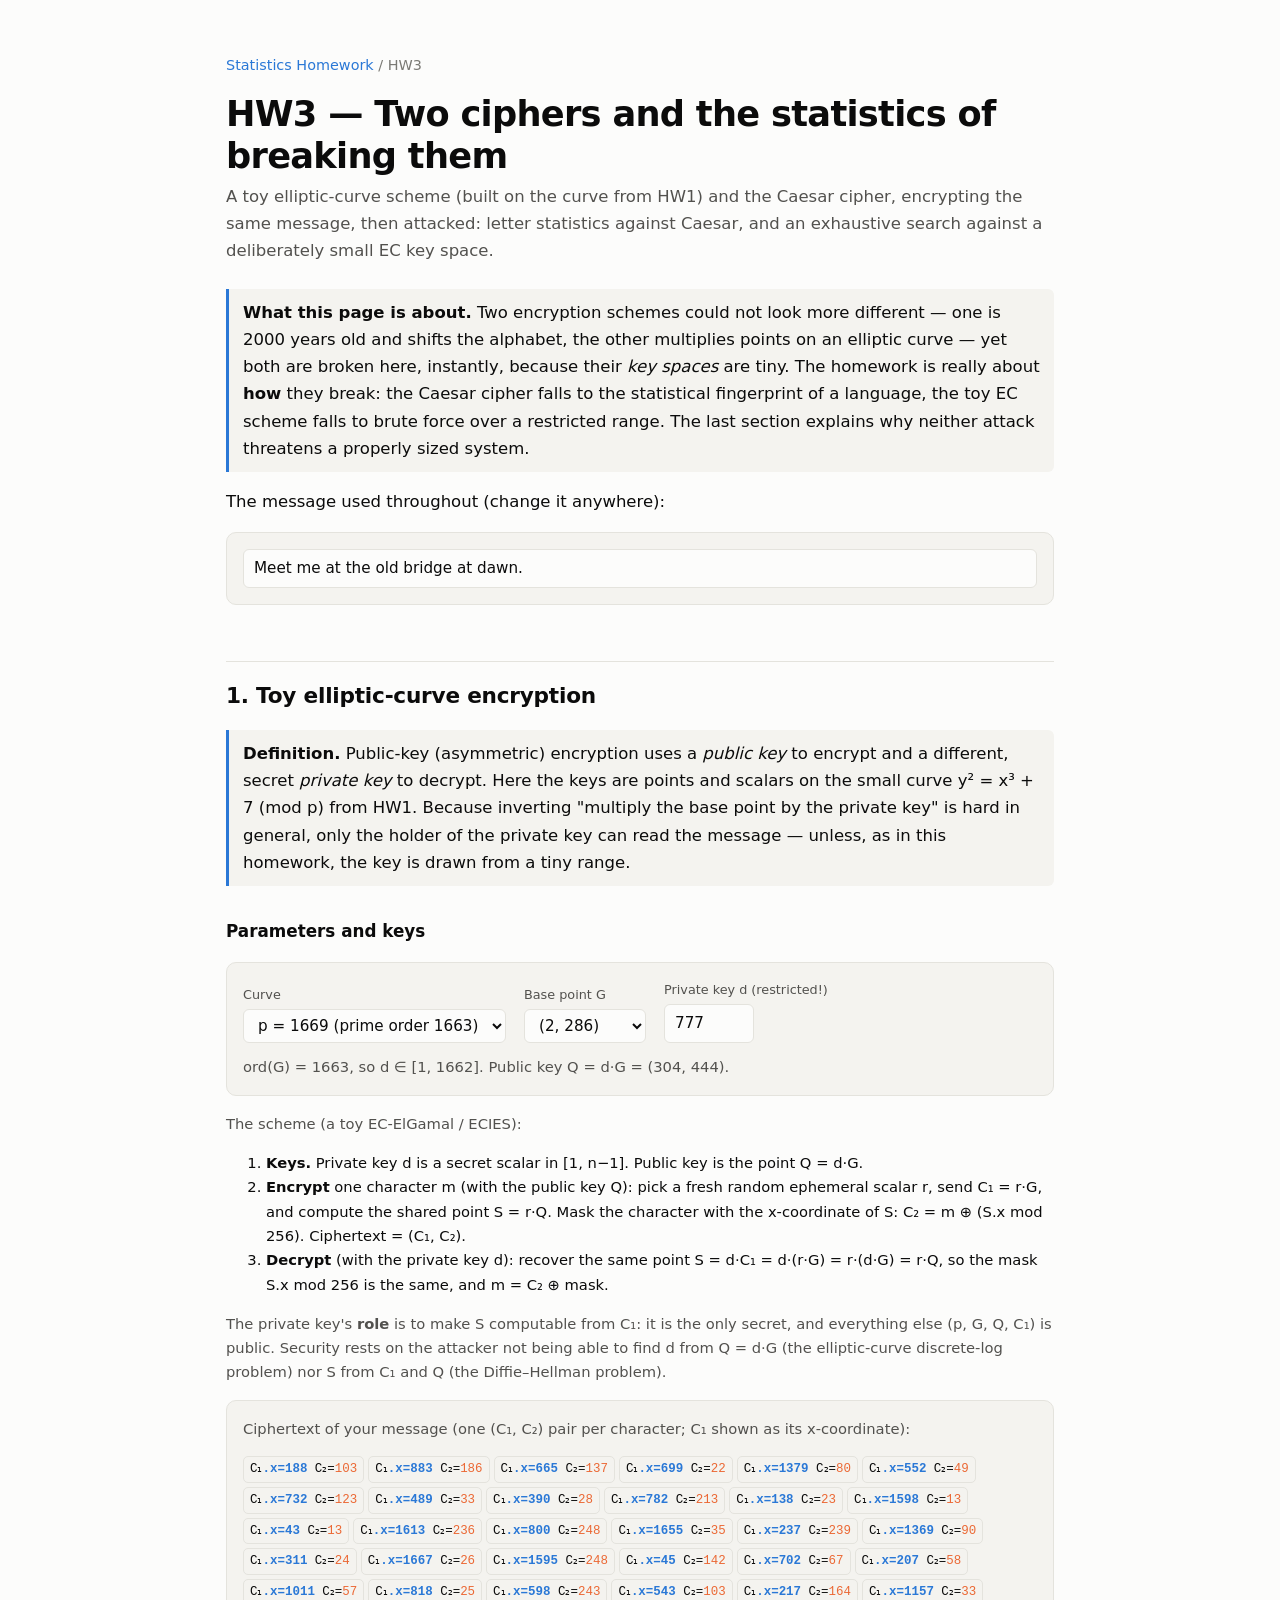
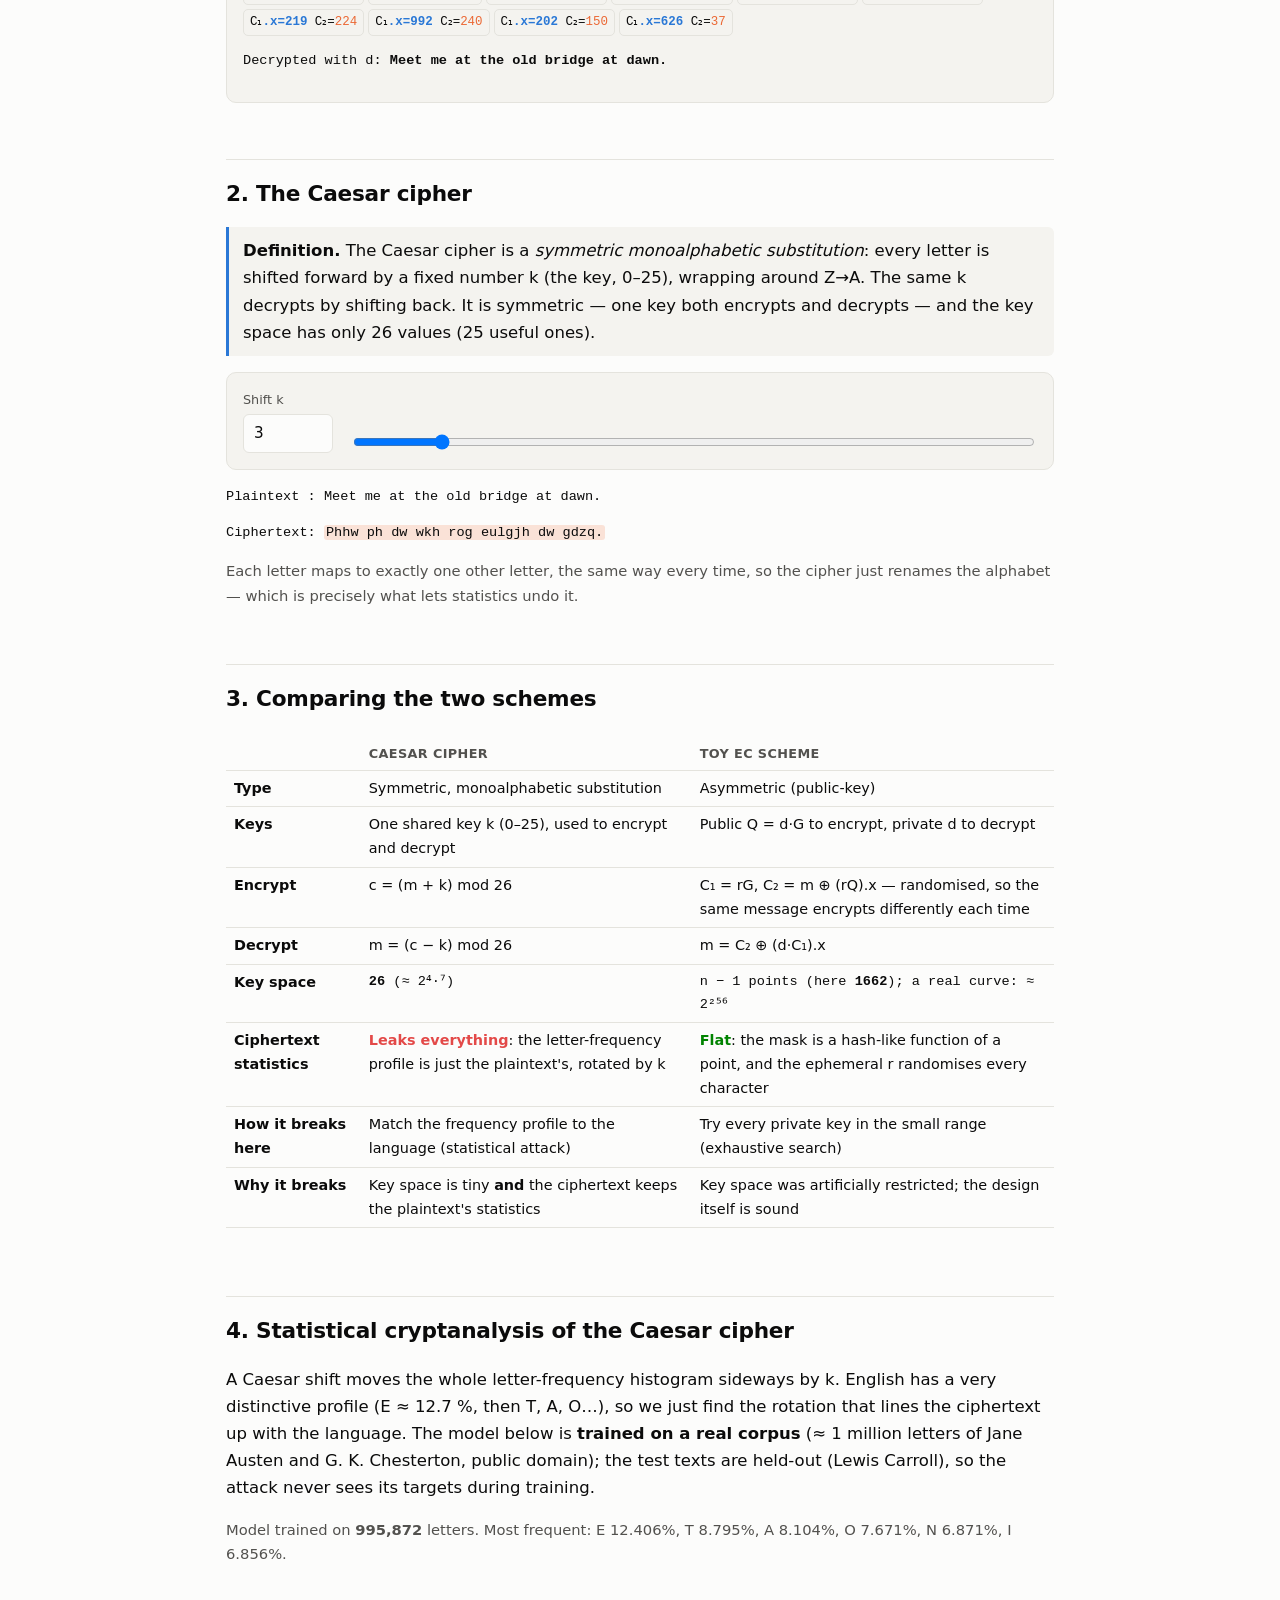
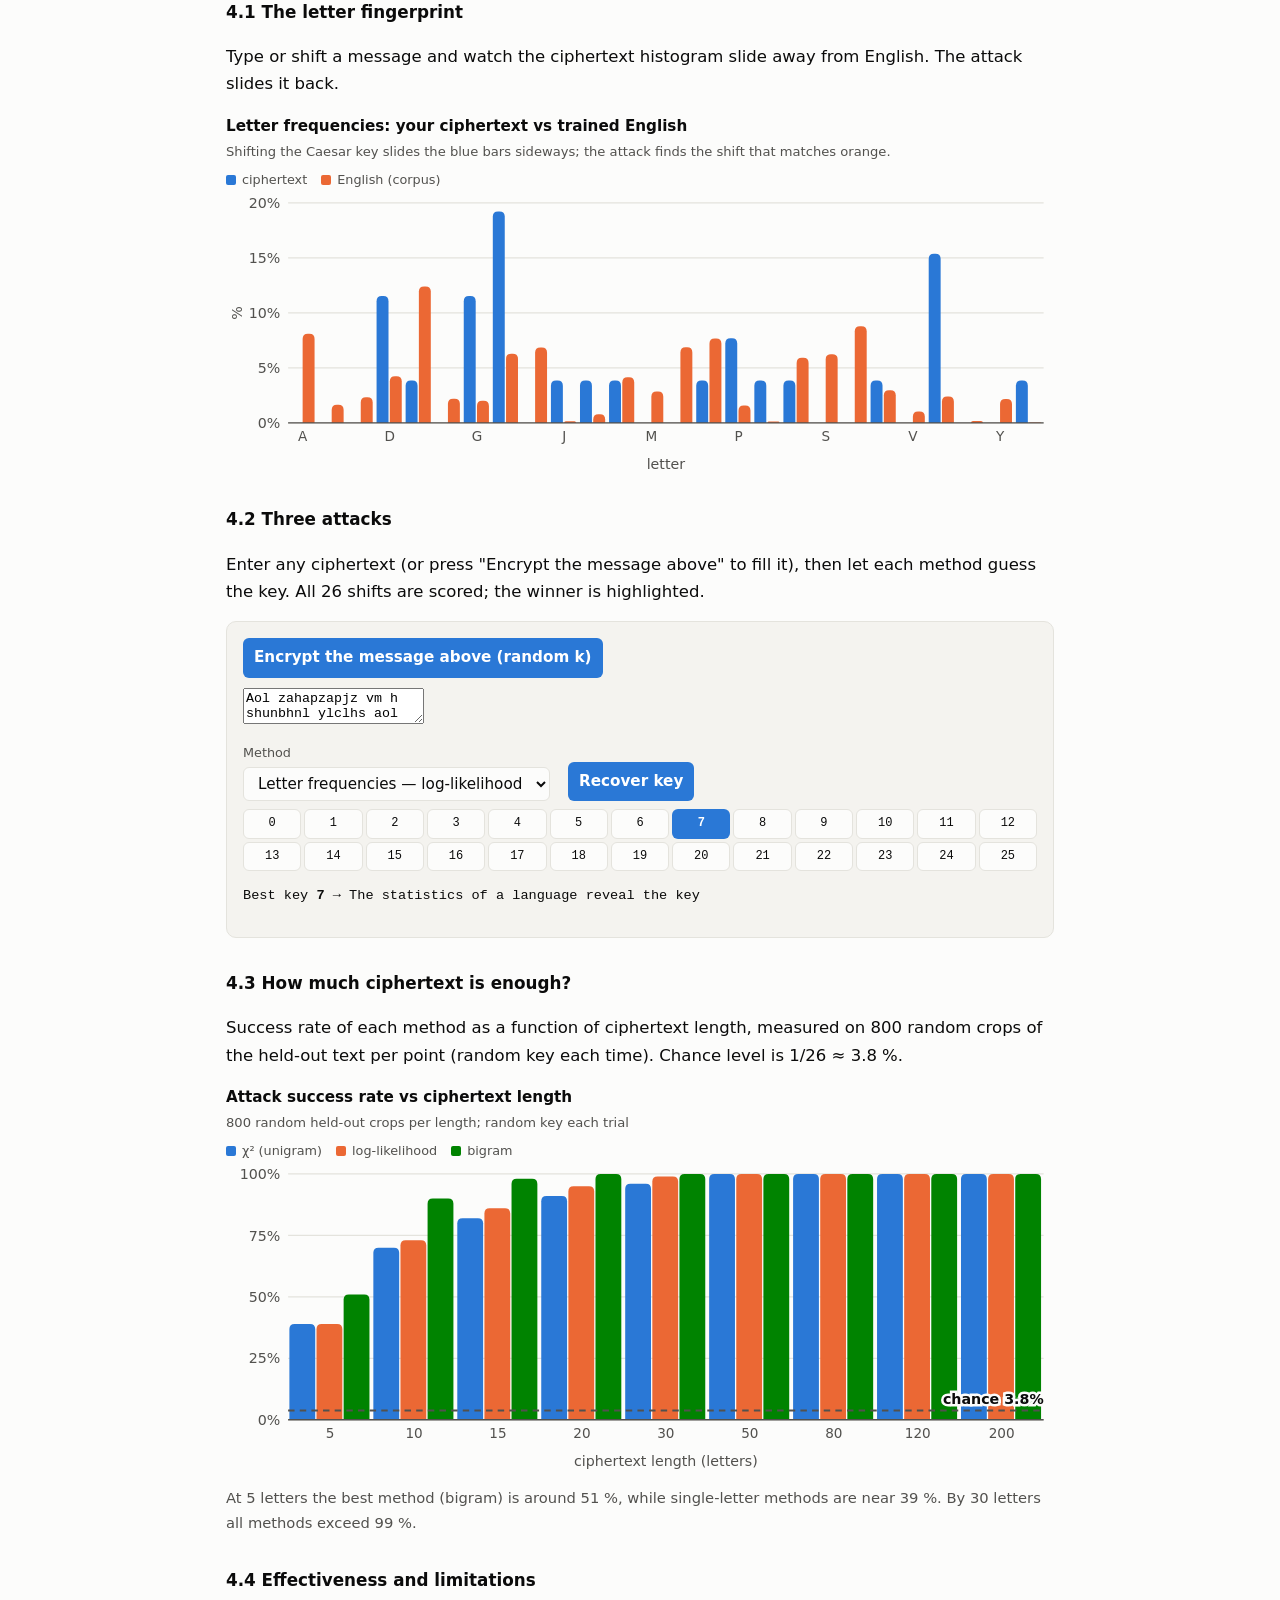
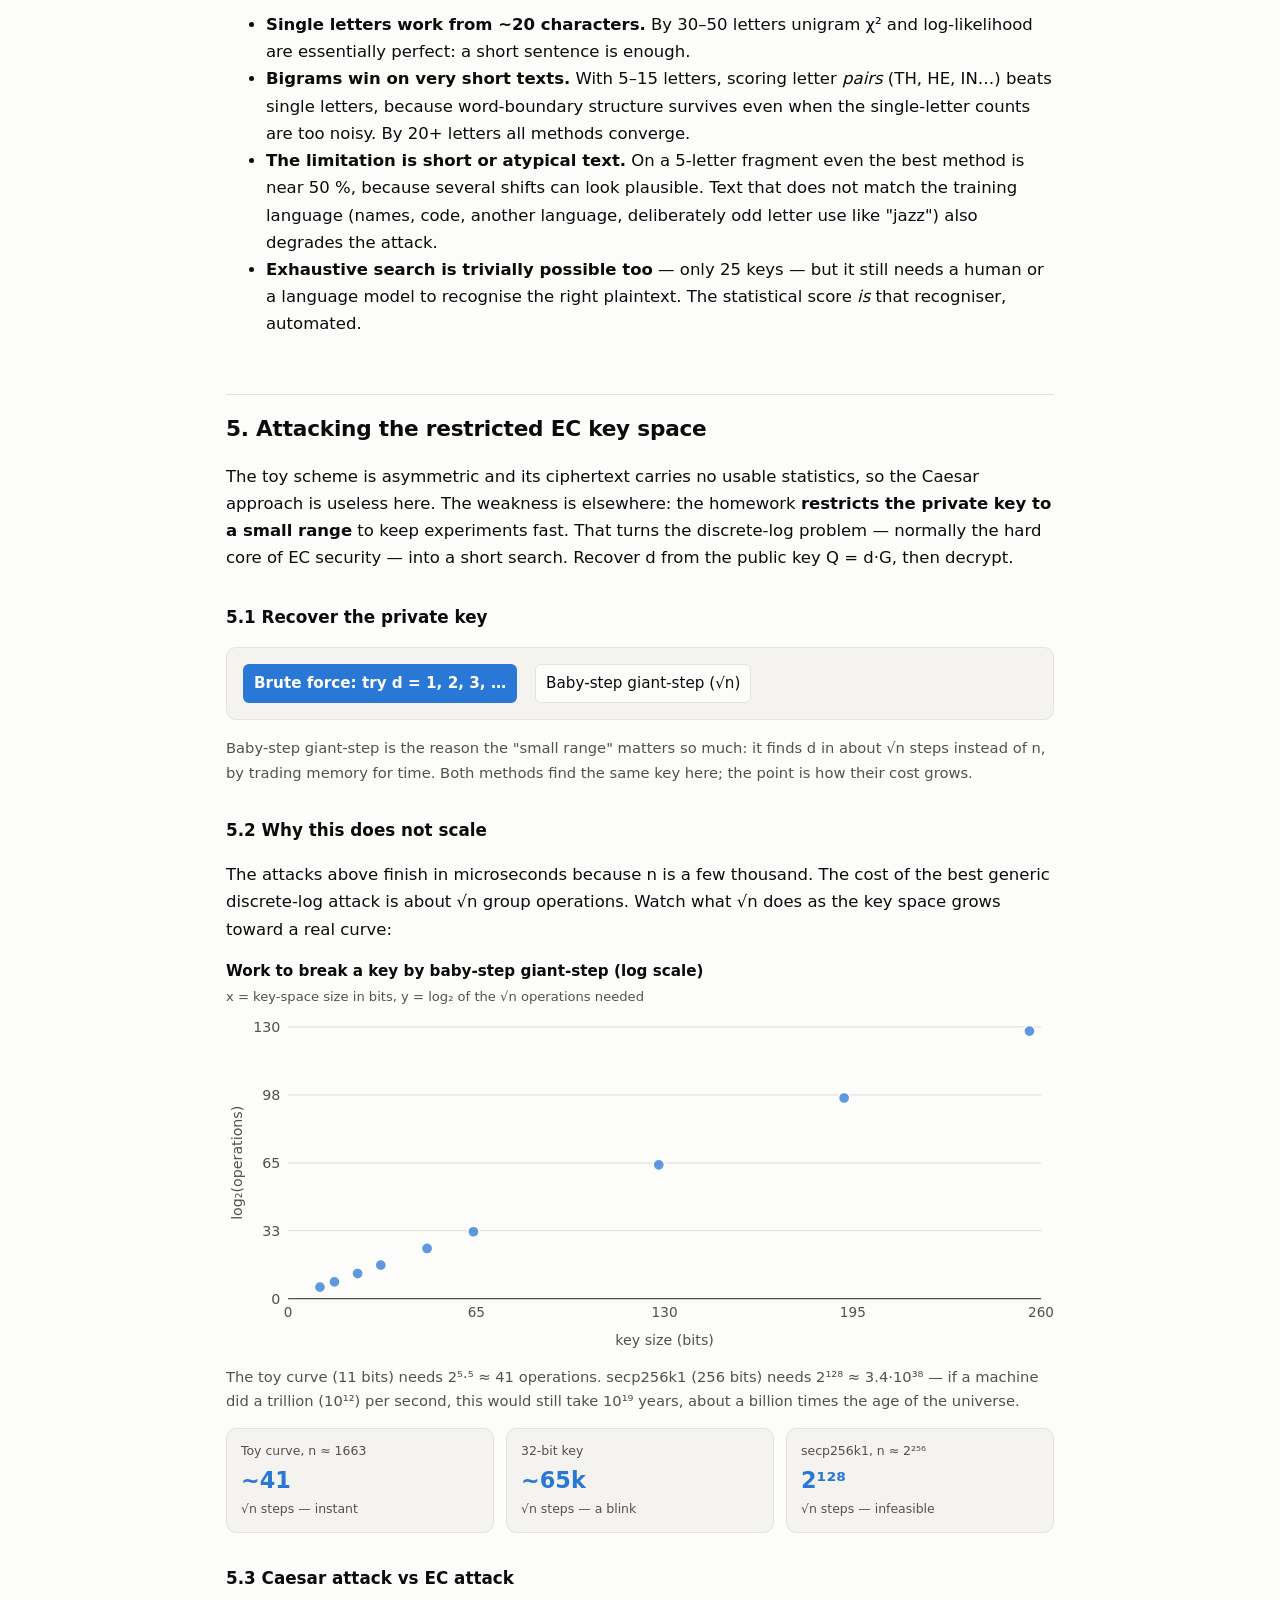
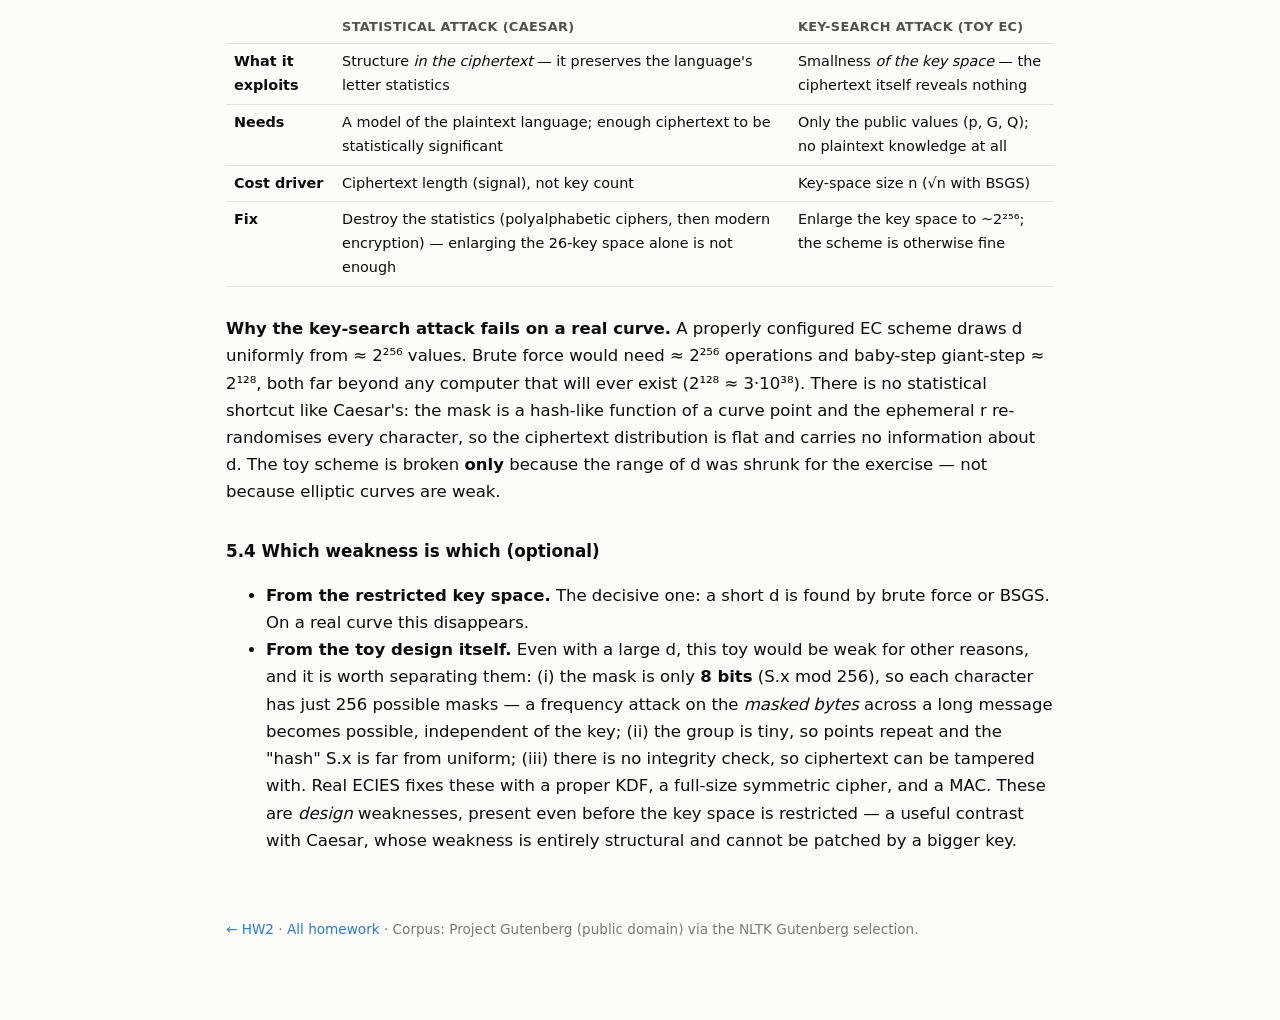
==== hw3/index.html @ adab5cae "Add HW3: toy EC + Caesar ciphers and their attacks Toy EC-ElGamal on the HW1 curve and the Caesar ci" ====
<!doctype html>
<html lang="en">
<head>
<meta charset="utf-8">
<meta name="viewport" content="width=device-width, initial-scale=1">
<title>HW3 · Two ciphers and their attacks</title>
<link rel="stylesheet" href="../assets/style.css">
<style>
  .io { font-family: ui-monospace, Menlo, Consolas, monospace; font-size: .85rem; word-break: break-all; }
  .ct-row { display:flex; flex-wrap:wrap; gap:4px; margin:8px 0; }
  .cell { border:1px solid var(--line); border-radius:5px; padding:2px 6px; font-family:ui-monospace,Menlo,monospace; font-size:.78rem; background:var(--panel); }
  .cell b { color:var(--s1); } .cell i { color:var(--s2); font-style:normal; }
  .key-dot { display:inline-block; width:9px; height:9px; border-radius:50%; background:var(--s2); margin-right:5px; vertical-align:1px; }
  .steps { max-height:220px; overflow:auto; border:1px solid var(--line); border-radius:8px; font-size:.8rem; }
  .steps div { padding:3px 10px; border-bottom:1px solid var(--line); font-family:ui-monospace,Menlo,monospace; }
  .steps div:last-child { border-bottom:none; }
  .steps .hit { background:var(--s1-soft); font-weight:600; }
  mark { background:var(--s2-soft); color:inherit; padding:0 2px; border-radius:3px; }
  .keybar { display:grid; grid-template-columns:repeat(13,1fr); gap:3px; margin:8px 0; }
  @media(max-width:560px){ .keybar{ grid-template-columns:repeat(7,1fr); } }
  .keybar button { padding:4px 0; font-size:.75rem; font-family:ui-monospace,monospace; }
  .keybar button.best { background:var(--s1); color:#fff; border-color:transparent; font-weight:700; }
  .big-num { font-size:1.4rem; font-weight:700; font-variant-numeric:tabular-nums; }
  .tiles { display:grid; grid-template-columns:repeat(auto-fit,minmax(150px,1fr)); gap:12px; margin:12px 0; }
  .tile { border:1px solid var(--line); border-radius:10px; padding:12px 14px; background:var(--panel); }
  .tile .lbl { font-size:.78rem; color:var(--fg2); } .tile .big-num { color:var(--s1); }
</style>
</head>
<body>
<main>
<p class="crumb"><a href="../">Statistics Homework</a> / HW3</p>
<h1>HW3 — Two ciphers and the statistics of breaking them</h1>
<p class="sub">A toy elliptic-curve scheme (built on the curve from HW1) and the Caesar cipher, encrypting the same message, then attacked: letter statistics against Caesar, and an exhaustive search against a deliberately small EC key space.</p>

<div class="def"><b>What this page is about.</b> Two encryption schemes could not look more different — one is 2000 years old and shifts the alphabet, the other multiplies points on an elliptic curve — yet both are broken here, instantly, because their <i>key spaces</i> are tiny. The homework is really about <b>how</b> they break: the Caesar cipher falls to the statistical fingerprint of a language, the toy EC scheme falls to brute force over a restricted range. The last section explains why neither attack threatens a properly sized system.</div>

<p>The message used throughout (change it anywhere):</p>
<div class="panel"><input id="msg" value="Meet me at the old bridge at dawn." style="width:100%"></div>

<h2>1. Toy elliptic-curve encryption</h2>
<div class="def"><b>Definition.</b> Public-key (asymmetric) encryption uses a <i>public key</i> to encrypt and a different, secret <i>private key</i> to decrypt. Here the keys are points and scalars on the small curve y² = x³ + 7 (mod p) from HW1. Because inverting "multiply the base point by the private key" is hard in general, only the holder of the private key can read the message — unless, as in this homework, the key is drawn from a tiny range.</div>

<h3>Parameters and keys</h3>
<div class="panel controls">
  <label>Curve
    <select id="ecp"><option value="1669">p = 1669 (prime order 1663)</option><option value="2503">p = 2503 (prime order 2557)</option><option value="97">p = 97 (order 79)</option></select>
  </label>
  <label>Base point G <select id="ecg"></select></label>
  <label>Private key d (restricted!) <input id="ecd" type="number" min="1" value="777"></label>
  <span id="ecinfo" class="note"></span>
</div>
<p class="note">The scheme (a toy EC-ElGamal / ECIES):</p>
<ol class="note" style="margin-top:4px">
  <li><b>Keys.</b> Private key d is a secret scalar in [1, n−1]. Public key is the point Q = d·G.</li>
  <li><b>Encrypt</b> one character m (with the public key Q): pick a fresh random ephemeral scalar r, send C₁ = r·G, and compute the shared point S = r·Q. Mask the character with the x-coordinate of S: C₂ = m ⊕ (S.x mod 256). Ciphertext = (C₁, C₂).</li>
  <li><b>Decrypt</b> (with the private key d): recover the same point S = d·C₁ = d·(r·G) = r·(d·G) = r·Q, so the mask S.x mod 256 is the same, and m = C₂ ⊕ mask.</li>
</ol>
<p class="note">The private key's <b>role</b> is to make S computable from C₁: it is the only secret, and everything else (p, G, Q, C₁) is public. Security rests on the attacker not being able to find d from Q = d·G (the elliptic-curve discrete-log problem) nor S from C₁ and Q (the Diffie–Hellman problem).</p>
<div class="panel">
  <p class="note" style="margin-top:0">Ciphertext of your message (one (C₁, C₂) pair per character; C₁ shown as its x-coordinate):</p>
  <div id="ec-ct" class="ct-row"></div>
  <p class="io">Decrypted with d: <b id="ec-dec"></b></p>
</div>

<h2>2. The Caesar cipher</h2>
<div class="def"><b>Definition.</b> The Caesar cipher is a <i>symmetric monoalphabetic substitution</i>: every letter is shifted forward by a fixed number k (the key, 0–25), wrapping around Z→A. The same k decrypts by shifting back. It is symmetric — one key both encrypts and decrypts — and the key space has only 26 values (25 useful ones).</div>
<div class="panel controls">
  <label>Shift k <input id="ck" type="number" min="0" max="25" value="3"></label>
  <input id="ckrange" type="range" min="0" max="25" value="3" style="flex:1;min-width:140px">
</div>
<p class="io">Plaintext&nbsp;: <span id="c-pt"></span></p>
<p class="io">Ciphertext: <mark id="c-ct"></mark></p>
<p class="note">Each letter maps to exactly one other letter, the same way every time, so the cipher just renames the alphabet — which is precisely what lets statistics undo it.</p>

<h2>3. Comparing the two schemes</h2>
<div style="overflow-x:auto">
<table>
  <thead><tr><th></th><th>Caesar cipher</th><th>Toy EC scheme</th></tr></thead>
  <tbody>
    <tr><td><b>Type</b></td><td>Symmetric, monoalphabetic substitution</td><td>Asymmetric (public-key)</td></tr>
    <tr><td><b>Keys</b></td><td>One shared key k (0–25), used to encrypt and decrypt</td><td>Public Q = d·G to encrypt, private d to decrypt</td></tr>
    <tr><td><b>Encrypt</b></td><td>c = (m + k) mod 26</td><td>C₁ = rG, C₂ = m ⊕ (rQ).x — randomised, so the same message encrypts differently each time</td></tr>
    <tr><td><b>Decrypt</b></td><td>m = (c − k) mod 26</td><td>m = C₂ ⊕ (d·C₁).x</td></tr>
    <tr><td><b>Key space</b></td><td class="big"><b>26</b> (≈ 2⁴·⁷)</td><td class="big">n − 1 points (here <b id="cmp-n">1662</b>); a real curve: ≈ 2²⁵⁶</td></tr>
    <tr><td><b>Ciphertext statistics</b></td><td><span class="no">Leaks everything</span>: the letter-frequency profile is just the plaintext's, rotated by k</td><td><span class="yes">Flat</span>: the mask is a hash-like function of a point, and the ephemeral r randomises every character</td></tr>
    <tr><td><b>How it breaks here</b></td><td>Match the frequency profile to the language (statistical attack)</td><td>Try every private key in the small range (exhaustive search)</td></tr>
    <tr><td><b>Why it breaks</b></td><td>Key space is tiny <b>and</b> the ciphertext keeps the plaintext's statistics</td><td>Key space was artificially restricted; the design itself is sound</td></tr>
  </tbody>
</table>
</div>

<h2>4. Statistical cryptanalysis of the Caesar cipher</h2>
<p>A Caesar shift moves the whole letter-frequency histogram sideways by k. English has a very distinctive profile (E ≈ 12.7 %, then T, A, O…), so we just find the rotation that lines the ciphertext up with the language. The model below is <b>trained on a real corpus</b> (≈ 1 million letters of Jane Austen and G. K. Chesterton, public domain); the test texts are held-out (Lewis Carroll), so the attack never sees its targets during training.</p>
<p id="model-status" class="note">Loading the trained corpus model…</p>

<h3>4.1 The letter fingerprint</h3>
<p>Type or shift a message and watch the ciphertext histogram slide away from English. The attack slides it back.</p>
<div id="freqchart"></div>

<h3>4.2 Three attacks</h3>
<p>Enter any ciphertext (or press "Encrypt the message above" to fill it), then let each method guess the key. All 26 shifts are scored; the winner is highlighted.</p>
<div class="panel">
  <div class="controls">
    <button id="fill">Encrypt the message above (random k)</button>
    <span id="truek" class="note"></span>
  </div>
  <textarea id="attack-in" rows="2" style="margin-top:10px">Aol zahapzapjz vm h shunbhnl ylclhs aol rlf</textarea>
  <div class="controls" style="margin-top:10px">
    <label>Method
      <select id="method">
        <option value="brute">Exhaustive search (show all 26)</option>
        <option value="chi">Letter frequencies — χ²</option>
        <option value="ll" selected>Letter frequencies — log-likelihood</option>
        <option value="bigram">Bigram log-likelihood</option>
      </select>
    </label>
    <button id="run">Recover key</button>
  </div>
  <div class="keybar" id="keybar"></div>
  <p class="io">Best key <b id="best-k"></b> → <span id="best-dec"></span></p>
  <div id="brute-list" class="steps" style="display:none"></div>
</div>

<h3>4.3 How much ciphertext is enough?</h3>
<p>Success rate of each method as a function of ciphertext length, measured on 800 random crops of the held-out text per point (random key each time). Chance level is 1/26 ≈ 3.8 %.</p>
<div id="lenchart"></div>
<p id="lentext" class="note"></p>

<h3>4.4 Effectiveness and limitations</h3>
<ul>
  <li><b>Single letters work from ~20 characters.</b> By 30–50 letters unigram χ² and log-likelihood are essentially perfect: a short sentence is enough.</li>
  <li><b>Bigrams win on very short texts.</b> With 5–15 letters, scoring letter <i>pairs</i> (TH, HE, IN…) beats single letters, because word-boundary structure survives even when the single-letter counts are too noisy. By 20+ letters all methods converge.</li>
  <li><b>The limitation is short or atypical text.</b> On a 5-letter fragment even the best method is near 50 %, because several shifts can look plausible. Text that does not match the training language (names, code, another language, deliberately odd letter use like "jazz") also degrades the attack.</li>
  <li><b>Exhaustive search is trivially possible too</b> — only 25 keys — but it still needs a human or a language model to recognise the right plaintext. The statistical score <i>is</i> that recogniser, automated.</li>
</ul>

<h2>5. Attacking the restricted EC key space</h2>
<p>The toy scheme is asymmetric and its ciphertext carries no usable statistics, so the Caesar approach is useless here. The weakness is elsewhere: the homework <b>restricts the private key to a small range</b> to keep experiments fast. That turns the discrete-log problem — normally the hard core of EC security — into a short search. Recover d from the public key Q = d·G, then decrypt.</p>

<h3>5.1 Recover the private key</h3>
<div class="panel">
  <div class="controls">
    <button id="atk-brute">Brute force: try d = 1, 2, 3, …</button>
    <button id="atk-bsgs" class="ghost">Baby-step giant-step (√n)</button>
    <span id="atk-info" class="note"></span>
  </div>
  <div class="tiles" id="atk-tiles" style="display:none">
    <div class="tile"><div class="lbl">Recovered private key d</div><div class="big-num" id="t-d"></div></div>
    <div class="tile"><div class="lbl">Group operations used</div><div class="big-num" id="t-steps"></div></div>
    <div class="tile"><div class="lbl">Matches real d?</div><div class="big-num" id="t-match"></div></div>
  </div>
  <p class="io" id="atk-dec" style="display:none">Message decrypted with the recovered key: <b id="t-msg"></b></p>
</div>
<p class="note">Baby-step giant-step is the reason the "small range" matters so much: it finds d in about √n steps instead of n, by trading memory for time. Both methods find the same key here; the point is how their cost grows.</p>

<h3>5.2 Why this does not scale</h3>
<p>The attacks above finish in microseconds because n is a few thousand. The cost of the best generic discrete-log attack is about √n group operations. Watch what √n does as the key space grows toward a real curve:</p>
<div id="scalechart"></div>
<p id="scaletext" class="note"></p>
<div class="tiles">
  <div class="tile"><div class="lbl">Toy curve, n ≈ 1663</div><div class="big-num">~41</div><div class="lbl">√n steps — instant</div></div>
  <div class="tile"><div class="lbl">32-bit key</div><div class="big-num">~65k</div><div class="lbl">√n steps — a blink</div></div>
  <div class="tile"><div class="lbl">secp256k1, n ≈ 2²⁵⁶</div><div class="big-num">2¹²⁸</div><div class="lbl">√n steps — infeasible</div></div>
</div>

<h3>5.3 Caesar attack vs EC attack</h3>
<div style="overflow-x:auto">
<table>
  <thead><tr><th></th><th>Statistical attack (Caesar)</th><th>Key-search attack (toy EC)</th></tr></thead>
  <tbody>
    <tr><td><b>What it exploits</b></td><td>Structure <i>in the ciphertext</i> — it preserves the language's letter statistics</td><td>Smallness <i>of the key space</i> — the ciphertext itself reveals nothing</td></tr>
    <tr><td><b>Needs</b></td><td>A model of the plaintext language; enough ciphertext to be statistically significant</td><td>Only the public values (p, G, Q); no plaintext knowledge at all</td></tr>
    <tr><td><b>Cost driver</b></td><td>Ciphertext length (signal), not key count</td><td>Key-space size n (√n with BSGS)</td></tr>
    <tr><td><b>Fix</b></td><td>Destroy the statistics (polyalphabetic ciphers, then modern encryption) — enlarging the 26-key space alone is not enough</td><td>Enlarge the key space to ~2²⁵⁶; the scheme is otherwise fine</td></tr>
  </tbody>
</table>
</div>
<p><b>Why the key-search attack fails on a real curve.</b> A properly configured EC scheme draws d uniformly from ≈ 2²⁵⁶ values. Brute force would need ≈ 2²⁵⁶ operations and baby-step giant-step ≈ 2¹²⁸, both far beyond any computer that will ever exist (2¹²⁸ ≈ 3·10³⁸). There is no statistical shortcut like Caesar's: the mask is a hash-like function of a curve point and the ephemeral r re-randomises every character, so the ciphertext distribution is flat and carries no information about d. The toy scheme is broken <b>only</b> because the range of d was shrunk for the exercise — not because elliptic curves are weak.</p>

<h3>5.4 Which weakness is which (optional)</h3>
<ul>
  <li><b>From the restricted key space.</b> The decisive one: a short d is found by brute force or BSGS. On a real curve this disappears.</li>
  <li><b>From the toy design itself.</b> Even with a large d, this toy would be weak for other reasons, and it is worth separating them: (i) the mask is only <b>8 bits</b> (S.x mod 256), so each character has just 256 possible masks — a frequency attack on the <i>masked bytes</i> across a long message becomes possible, independent of the key; (ii) the group is tiny, so points repeat and the "hash" S.x is far from uniform; (iii) there is no integrity check, so ciphertext can be tampered with. Real ECIES fixes these with a proper KDF, a full-size symmetric cipher, and a MAC. These are <i>design</i> weaknesses, present even before the key space is restricted — a useful contrast with Caesar, whose weakness is entirely structural and cannot be patched by a bigger key.</li>
</ul>

<footer><a href="../hw2/">← HW2</a> · <a href="../">All homework</a> · Corpus: Project Gutenberg (public domain) via the NLTK Gutenberg selection.</footer>
</main>

<script src="../assets/charts.js"></script>
<script src="./toycrypto.js"></script>
<script>
const $ = (s) => document.querySelector(s);
const { Toy, Caesar } = window.TC;
const css = (v) => getComputedStyle(document.documentElement).getPropertyValue(v).trim();
let MODEL = null, SUCCESS = null;

// ---------- Part 1: toy EC ----------
let EC = {};
function fillG(p) {
  const sel = $("#ecg"), pts = Toy.points(BigInt(p));
  // generators: points of large order. For prime-order curves every point qualifies.
  const gens = pts.filter((P) => Toy.order(P, BigInt(p)) > Math.min(50, pts.length / 2)).slice(0, 40);
  sel.innerHTML = gens.map((P) => `<option value="${P[0]},${P[1]}">(${P[0]}, ${P[1]})</option>`).join("");
}
function ecUpdate() {
  const p = BigInt($("#ecp").value), G = $("#ecg").value.split(",").map(BigInt);
  const n = Toy.order(G, p);
  let d = Math.max(1, Math.min(n - 1, Math.floor(+$("#ecd").value || 1)));
  $("#ecd").value = d;
  const Q = Toy.mul(d, G, p);
  EC = { p, G, n, d, Q };
  $("#ecinfo").innerHTML = `ord(G) = ${n}, so d ∈ [1, ${n - 1}]. Public key Q = d·G = ${Toy.fmt(Q)}.`;
  $("#cmp-n").textContent = n - 1;
  const msg = $("#msg").value;
  const cts = Toy.encryptText(msg, p, G, Q, n);
  EC.cts = cts;
  $("#ec-ct").innerHTML = cts.slice(0, 40).map((c, i) =>
    `<span class="cell" title="char '${msg[i]}'">C₁<b>.x=${c.C1 ? c.C1[0] : "O"}</b> C₂=<i>${c.C2}</i></span>`).join("") + (cts.length > 40 ? ` <span class="note">… ${cts.length} chars</span>` : "");
  $("#ec-dec").textContent = Toy.decryptText(cts, d, p);
}
$("#ecp").onchange = () => { fillG($("#ecp").value); ecUpdate(); };
["#ecg", "#ecd", "#msg"].forEach((s) => $(s).addEventListener("input", () => { ecUpdate(); caesarUpdate(); }));

// ---------- Part 2: Caesar ----------
function caesarUpdate() {
  const k = Math.max(0, Math.min(25, +$("#ck").value || 0));
  const m = $("#msg").value;
  $("#c-pt").textContent = m;
  $("#c-ct").textContent = Caesar.caesar(m, k);
}
$("#ck").addEventListener("input", () => { $("#ckrange").value = $("#ck").value; caesarUpdate(); });
$("#ckrange").addEventListener("input", () => { $("#ck").value = $("#ckrange").value; caesarUpdate(); });

// ---------- Part 4: frequency chart ----------
function freqChart() {
  if (!MODEL) return;
  const ct = $("#c-ct").textContent;
  const c = Caesar.counts(ct), tot = c.reduce((a, b) => a + b, 0) || 1;
  const obs = c.map((v) => (100 * v) / tot);
  barChart($("#freqchart"), {
    title: "Letter frequencies: your ciphertext vs trained English",
    caption: "Shifting the Caesar key slides the blue bars sideways; the attack finds the shift that matches orange.",
    labels: [..."ABCDEFGHIJKLMNOPQRSTUVWXYZ"],
    series: [{ name: "ciphertext", values: obs, color: css("--s1") }, { name: "English (corpus)", values: MODEL.uniPct, color: css("--s2") }],
    yFmt: (v) => v.toFixed(0) + "%", height: 220, xLabel: "letter", yLabel: "%",
  });
}

// ---------- Part 4.2: attacks ----------
function renderKeybar(scores, best, higherBetter) {
  const bar = $("#keybar"); bar.innerHTML = "";
  for (let k = 0; k < 26; k++) {
    const b = document.createElement("button");
    b.className = "ghost" + (k === best ? " best" : "");
    b.textContent = k;
    b.title = "score " + scores[k].toFixed(1);
    b.onclick = () => { $("#best-k").textContent = k; $("#best-dec").textContent = Caesar.caesar($("#attack-in").value, -k); };
    bar.appendChild(b);
  }
}
function runAttack() {
  const ct = $("#attack-in").value, method = $("#method").value;
  $("#brute-list").style.display = "none";
  let r, higher = true;
  if (method === "chi") { r = Caesar.attackChi(ct, MODEL.uniPct); higher = false; }
  else if (method === "ll") r = Caesar.attackLL(ct, MODEL.loguni);
  else if (method === "bigram") r = Caesar.attackBigram(ct, MODEL.logbg);
  else { // brute: list all 26 decryptions, score by log-likelihood for ordering
    r = Caesar.attackLL(ct, MODEL.loguni);
    const rows = [];
    for (let k = 0; k < 26; k++) rows.push([k, Caesar.caesar(ct, -k), r.scores[k]]);
    const el = $("#brute-list"); el.style.display = "block";
    el.innerHTML = rows.map(([k, dec, sc]) => `<div class="${k === r.key ? "hit" : ""}">k=${String(k).padStart(2)} · ${dec.slice(0, 60)}</div>`).join("");
  }
  renderKeybar(r.scores, r.key, higher);
  $("#best-k").textContent = r.key;
  $("#best-dec").textContent = r.decrypt;
}
$("#run").onclick = runAttack;
$("#method").onchange = runAttack;
$("#fill").onclick = () => {
  const k = 1 + Math.floor(Math.random() * 25);
  $("#attack-in").value = Caesar.caesar($("#msg").value, k);
  $("#truek").innerHTML = `encrypted with k = <b>${k}</b> (see if the attack agrees)`;
  runAttack();
};

// ---------- Part 4.3: length chart ----------
function lenChart() {
  if (!SUCCESS) return;
  const L = SUCCESS.lengths;
  barChart($("#lenchart"), {
    title: "Attack success rate vs ciphertext length",
    caption: "800 random held-out crops per length; random key each trial",
    labels: L.map(String),
    series: [
      { name: "χ² (unigram)", values: SUCCESS.chi, color: css("--s1") },
      { name: "log-likelihood", values: SUCCESS.ll, color: css("--s2") },
      { name: "bigram", values: SUCCESS.bigram, color: css("--ok") },
    ],
    ref: 3.8, refLabel: "chance 3.8%", yMax: 100, yFmt: (v) => v + "%", xLabel: "ciphertext length (letters)", height: 240,
  });
  $("#lentext").innerHTML = `At 5 letters the best method (bigram) is around ${SUCCESS.bigram[0]} %, while single-letter methods are near ${SUCCESS.chi[0]} %. ` +
    `By ${L.find((l, i) => SUCCESS.ll[i] >= 99) || 50} letters all methods exceed 99 %.`;
}

// ---------- Part 5: EC attack ----------
function showAttack(res, label) {
  $("#atk-tiles").style.display = "grid";
  $("#atk-dec").style.display = "block";
  $("#t-d").textContent = res.d;
  $("#t-steps").textContent = res.steps.toLocaleString("en");
  const ok = res.d === EC.d;
  $("#t-match").innerHTML = ok ? '<span class="yes">✓ yes</span>' : '<span class="no">no</span>';
  $("#t-msg").textContent = Toy.decryptText(EC.cts, res.d, EC.p);
  $("#atk-info").innerHTML = `${label}: recovered d = ${res.d} in ${res.steps.toLocaleString("en")} group operations (key space size n−1 = ${EC.n - 1}).`;
}
$("#atk-brute").onclick = () => { const t = performance.now(); const r = Toy.attackBrute(EC.p, EC.G, EC.Q, EC.n); r.ms = performance.now() - t; showAttack(r, "Brute force"); };
$("#atk-bsgs").onclick = () => { const r = Toy.attackBSGS(EC.p, EC.G, EC.Q, EC.n); showAttack(r, "Baby-step giant-step"); };

function scaleChart() {
  const bits = [11, 16, 24, 32, 48, 64, 128, 192, 256];
  const sqrtSteps = bits.map((b) => b / 2); // log2(sqrt(2^b)) = b/2
  scatterChart($("#scalechart"), {
    title: "Work to break a key by baby-step giant-step (log scale)",
    caption: "x = key-space size in bits, y = log₂ of the √n operations needed",
    points: bits.map((b, i) => [b, sqrtSteps[i]]),
    xMax: 260, yMax: 130, xLabel: "key size (bits)", yLabel: "log₂(operations)",
    tip: (q) => `${q[0]}-bit key → 2^${q[1]} ≈ ${q[1] < 30 ? Math.round(2 ** q[1]).toLocaleString("en") : "10^" + Math.round(q[1] * 0.301)} ops`,
  });
  $("#scaletext").innerHTML = `The toy curve (11 bits) needs 2⁵·⁵ ≈ 41 operations. secp256k1 (256 bits) needs 2¹²⁸ ≈ 3.4·10³⁸ — if a machine did a trillion (10¹²) per second, this would still take 10¹⁹ years, about a billion times the age of the universe.`;
}

// ---------- bootstrap ----------
async function boot() {
  fillG(1669); ecUpdate(); caesarUpdate();
  try {
    MODEL = await (await fetch("./data/model.json")).json();
    SUCCESS = await (await fetch("./data/caesar-success.json")).json();
    $("#model-status").innerHTML = `Model trained on <b>${MODEL.letters.toLocaleString("en")}</b> letters. Most frequent: ` +
      MODEL.uniPct.map((v, i) => [String.fromCharCode(65 + i), v]).sort((a, b) => b[1] - a[1]).slice(0, 6).map((x) => `${x[0]} ${x[1]}%`).join(", ") + ".";
    freqChart(); runAttack(); lenChart();
  } catch (e) {
    $("#model-status").innerHTML = '<span class="no">Could not load the corpus model (data/model.json). The frequency attacks need it.</span>';
  }
  scaleChart();
  ["#ck", "#ckrange", "#msg"].forEach((s) => $(s).addEventListener("input", freqChart));
  window.matchMedia("(prefers-color-scheme: dark)").addEventListener("change", () => { freqChart(); lenChart(); scaleChart(); });
}
boot();
</script>
</body>
</html>
---- assets/style.css ----
:root {
  --bg: #fcfcfb; --fg: #0b0b0b; --fg2: #52514e; --muted: #7a7974;
  --line: #e4e3dd; --panel: #f4f3ef; --code: #efeee9;
  --s1: #2a78d6; --s2: #eb6834; --s1-soft: rgba(42,120,214,.16); --s2-soft: rgba(235,104,52,.18);
  --ok: #008300; --bad: #e34948;
  color-scheme: light;
}
@media (prefers-color-scheme: dark) {
  :root:not([data-theme="light"]) {
    --bg: #1a1a19; --fg: #f0efec; --fg2: #c3c2b7; --muted: #8f8e88;
    --line: #34332f; --panel: #232321; --code: #2a2a28;
    --s1: #3987e5; --s2: #d95926; --s1-soft: rgba(57,135,229,.22); --s2-soft: rgba(217,89,38,.24);
    --ok: #3fa63f; --bad: #e66767;
    color-scheme: dark;
  }
}
* { box-sizing: border-box; }
html { -webkit-text-size-adjust: 100%; }
body { margin: 0; background: var(--bg); color: var(--fg);
  font: 16.5px/1.65 system-ui, -apple-system, "Segoe UI", Roboto, sans-serif; }
main { max-width: 860px; margin: 0 auto; padding: 40px 16px 80px; }
a { color: var(--s1); text-decoration: none; }
a:hover { text-decoration: underline; }
h1 { font-size: clamp(1.6rem, 4vw, 2.2rem); line-height: 1.2; letter-spacing: -0.02em; margin: 8px 0 6px; }
h2 { font-size: 1.35rem; margin: 56px 0 8px; padding-top: 16px; border-top: 1px solid var(--line); letter-spacing: -0.01em; }
h3 { font-size: 1.05rem; margin: 32px 0 6px; }
p, li { color: var(--fg); }
.sub { color: var(--fg2); margin: 0 0 24px; }
.crumb { font-size: .9rem; color: var(--muted); }
.def { border-left: 3px solid var(--s1); background: var(--panel); padding: 10px 14px; margin: 16px 0; border-radius: 0 6px 6px 0; }
.note { color: var(--fg2); font-size: .92rem; }
code, .mono { font-family: ui-monospace, "SF Mono", Menlo, Consolas, monospace; font-size: .9em; }
code { background: var(--code); padding: 1px 5px; border-radius: 4px; }
pre { background: var(--code); padding: 12px 14px; border-radius: 8px; overflow-x: auto; font-size: .85rem; line-height: 1.5; }
.panel { background: var(--panel); border: 1px solid var(--line); border-radius: 10px; padding: 16px; margin: 16px 0; }
.controls { display: flex; flex-wrap: wrap; gap: 12px 18px; align-items: end; }
.controls label { display: flex; flex-direction: column; font-size: .8rem; color: var(--fg2); gap: 4px; }
input, select, button { font: inherit; font-size: .95rem; color: var(--fg); background: var(--bg);
  border: 1px solid var(--line); border-radius: 6px; padding: 6px 10px; }
input[type=number] { width: 90px; }
input[type=range] { padding: 0; }
button { cursor: pointer; background: var(--s1); color: #fff; border-color: transparent; font-weight: 600; }
button.ghost { background: var(--bg); color: var(--fg); border-color: var(--line); font-weight: 500; }
button:disabled { opacity: .45; cursor: default; }
table { border-collapse: collapse; width: 100%; font-size: .9rem; margin: 12px 0; }
th, td { text-align: left; padding: 6px 8px; border-bottom: 1px solid var(--line); vertical-align: top; }
th { color: var(--fg2); font-weight: 600; font-size: .8rem; text-transform: uppercase; letter-spacing: .03em; }
td.num, th.num { text-align: right; font-variant-numeric: tabular-nums; }
tr.active td { background: var(--s1-soft); }
.scroll { max-height: 320px; overflow: auto; border: 1px solid var(--line); border-radius: 8px; }
.scroll table { margin: 0; }
.scroll th { position: sticky; top: 0; background: var(--panel); }
.result { font-size: 1.15rem; font-weight: 700; }
.result .mono { font-size: 1.05rem; }
.big { font-family: ui-monospace, Menlo, Consolas, monospace; word-break: break-all; font-size: .85rem; }
.grid2 { display: grid; grid-template-columns: repeat(auto-fit, minmax(300px, 1fr)); gap: 16px; }
.chart { position: relative; margin: 8px 0 4px; }
.chart svg { width: 100%; height: auto; display: block; overflow: visible; }
.chart .ttl { font-weight: 600; font-size: .95rem; margin: 0; }
.chart .cap { font-size: .82rem; color: var(--fg2); margin: 2px 0 6px; }
.tip { position: absolute; pointer-events: none; background: var(--fg); color: var(--bg); font-size: .78rem;
  padding: 4px 8px; border-radius: 6px; white-space: nowrap; opacity: 0; transition: opacity .08s; z-index: 5; }
.legend { display: flex; gap: 14px; font-size: .8rem; color: var(--fg2); flex-wrap: wrap; }
.legend span::before { content: ""; display: inline-block; width: 10px; height: 10px; border-radius: 2px; margin-right: 6px; vertical-align: -1px; background: var(--c); }
.pill { display: inline-block; font-size: .75rem; padding: 1px 8px; border-radius: 99px; border: 1px solid var(--line); color: var(--fg2); }
.yes { color: var(--ok); font-weight: 600; }
.no { color: var(--bad); font-weight: 600; }
.pipeline { display: flex; flex-direction: column; gap: 0; margin: 16px 0; }
.stage { border: 1px solid var(--line); background: var(--panel); border-radius: 8px; padding: 10px 14px; }
.stage .lbl { font-size: .75rem; text-transform: uppercase; letter-spacing: .04em; color: var(--fg2); }
.stage .val { font-family: ui-monospace, Menlo, Consolas, monospace; font-size: .82rem; word-break: break-all; }
.arrow { text-align: center; color: var(--muted); font-size: .82rem; padding: 4px 0; }
.arrow b { color: var(--s1); font-weight: 600; }
.warn { border: 1px solid var(--bad); color: var(--fg); background: transparent; padding: 8px 12px; border-radius: 8px; font-size: .9rem; }
footer { margin-top: 64px; color: var(--muted); font-size: .85rem; }

#v-eipn { overflow-wrap: anywhere; }
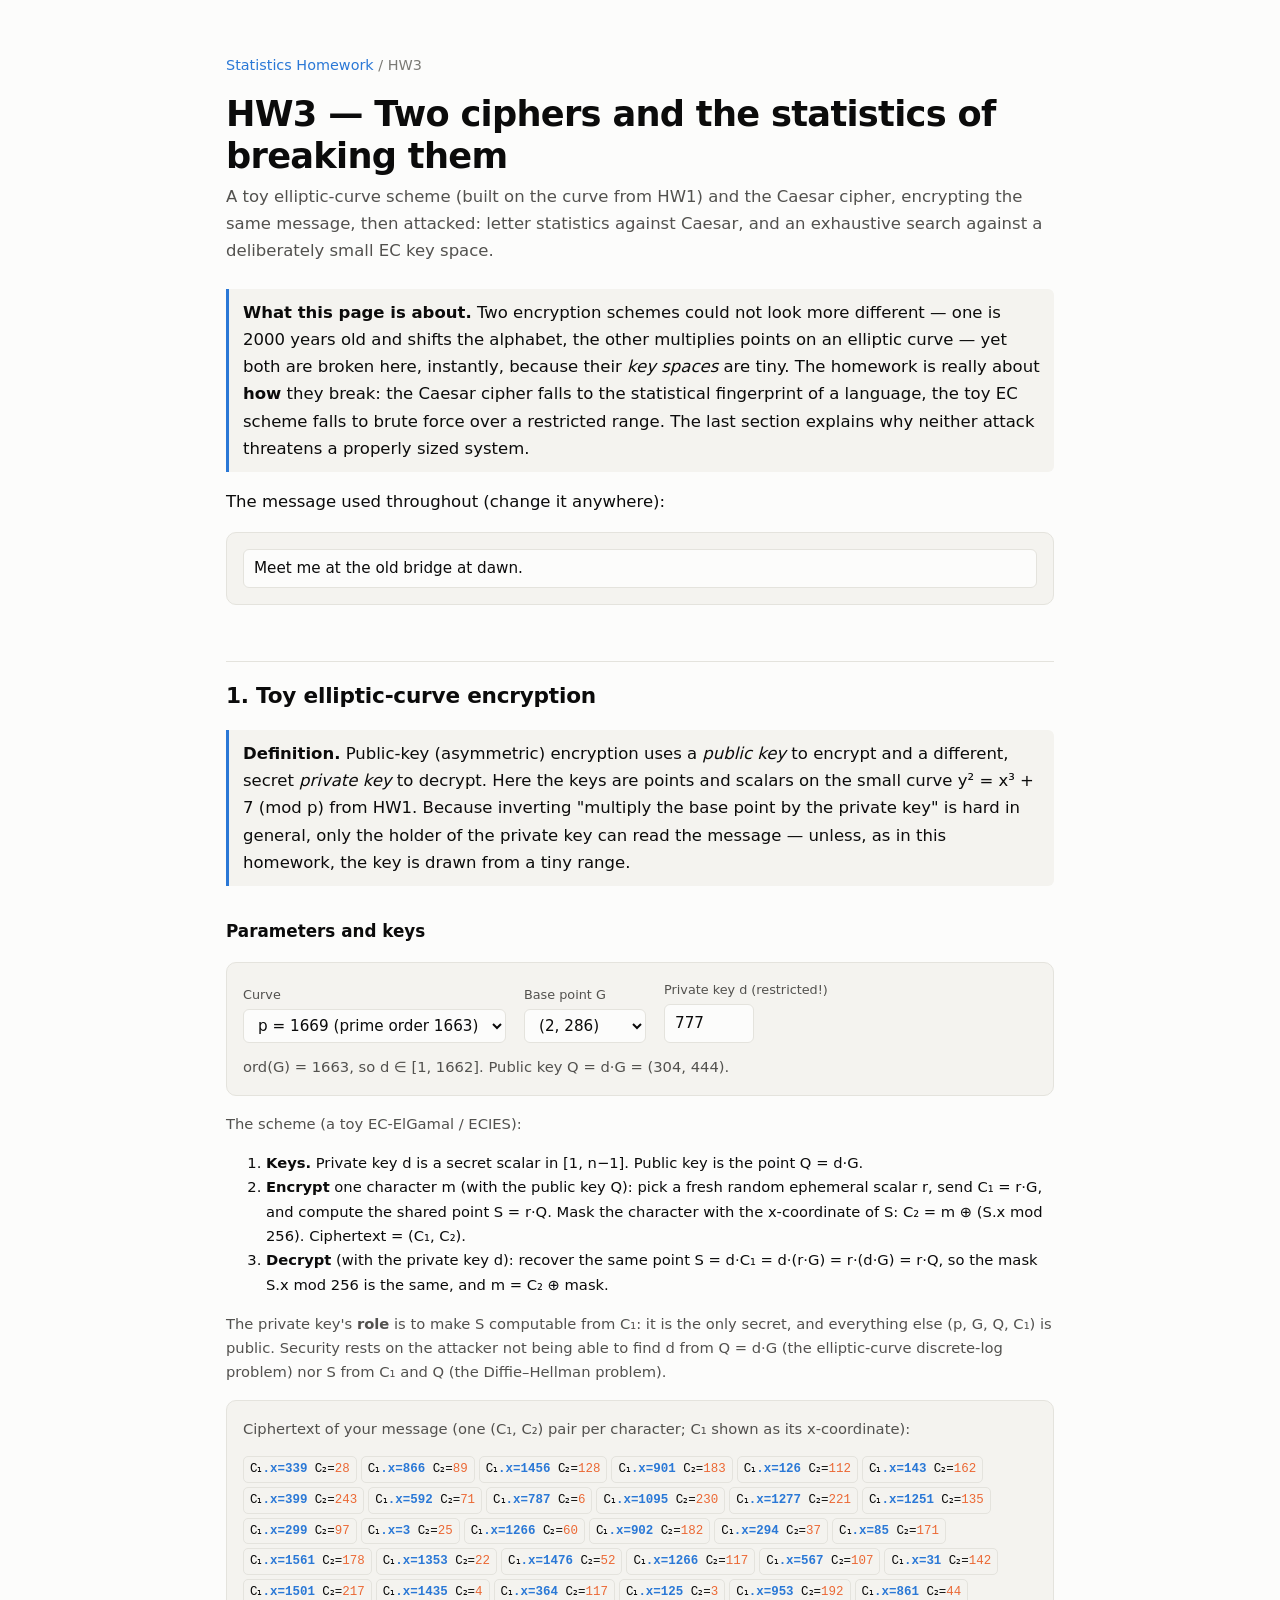
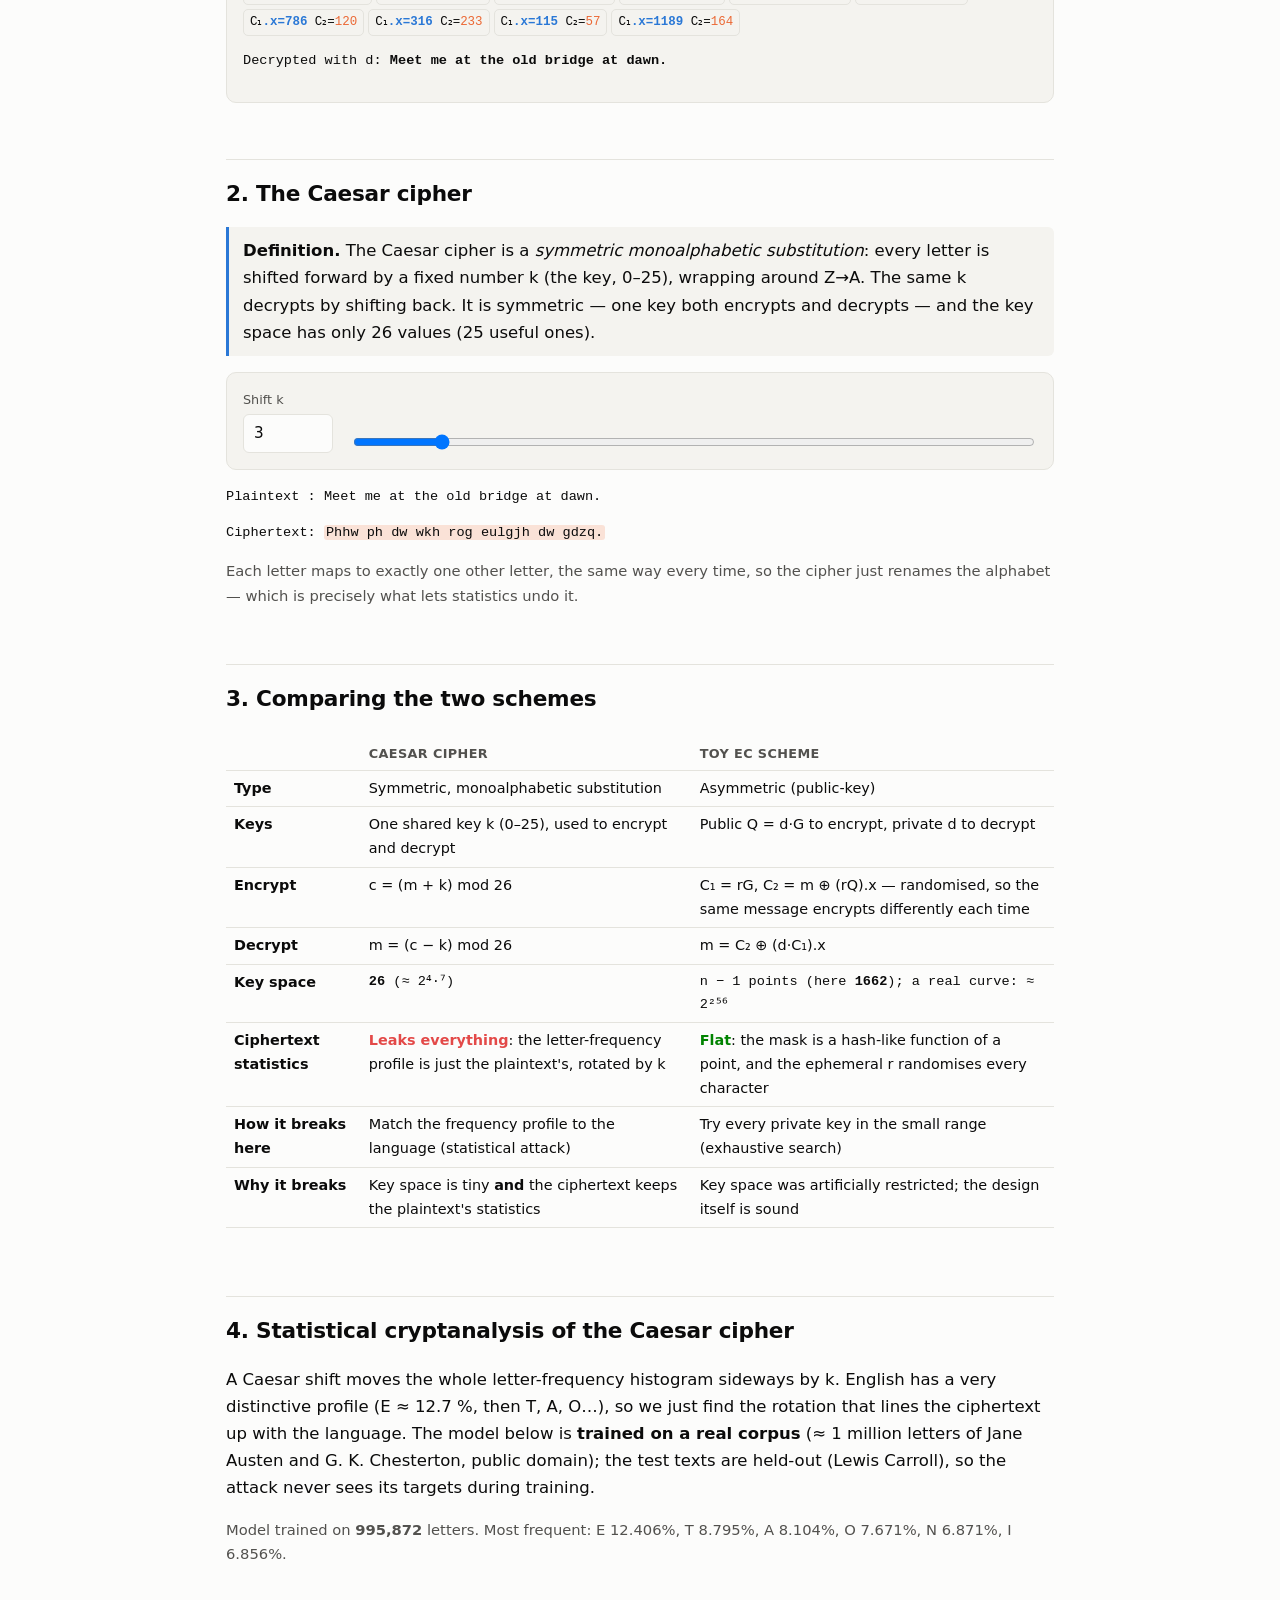
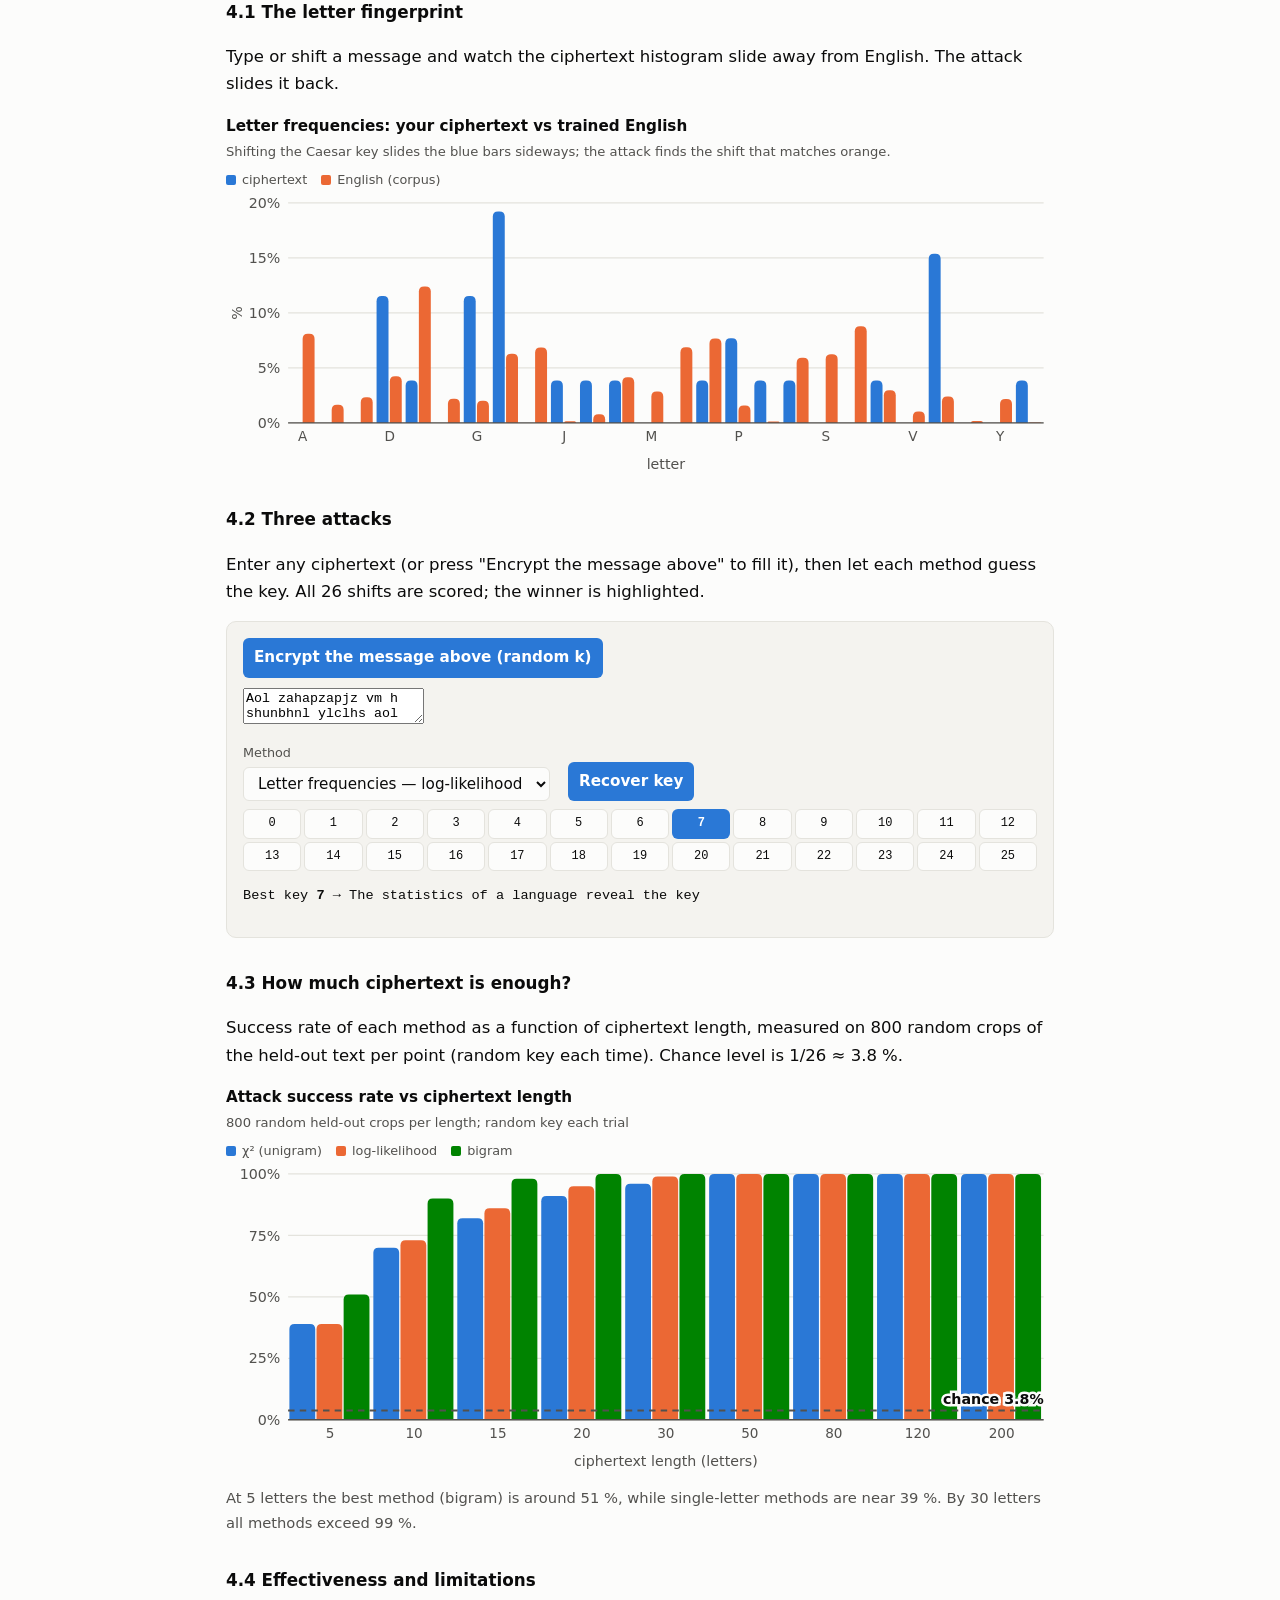
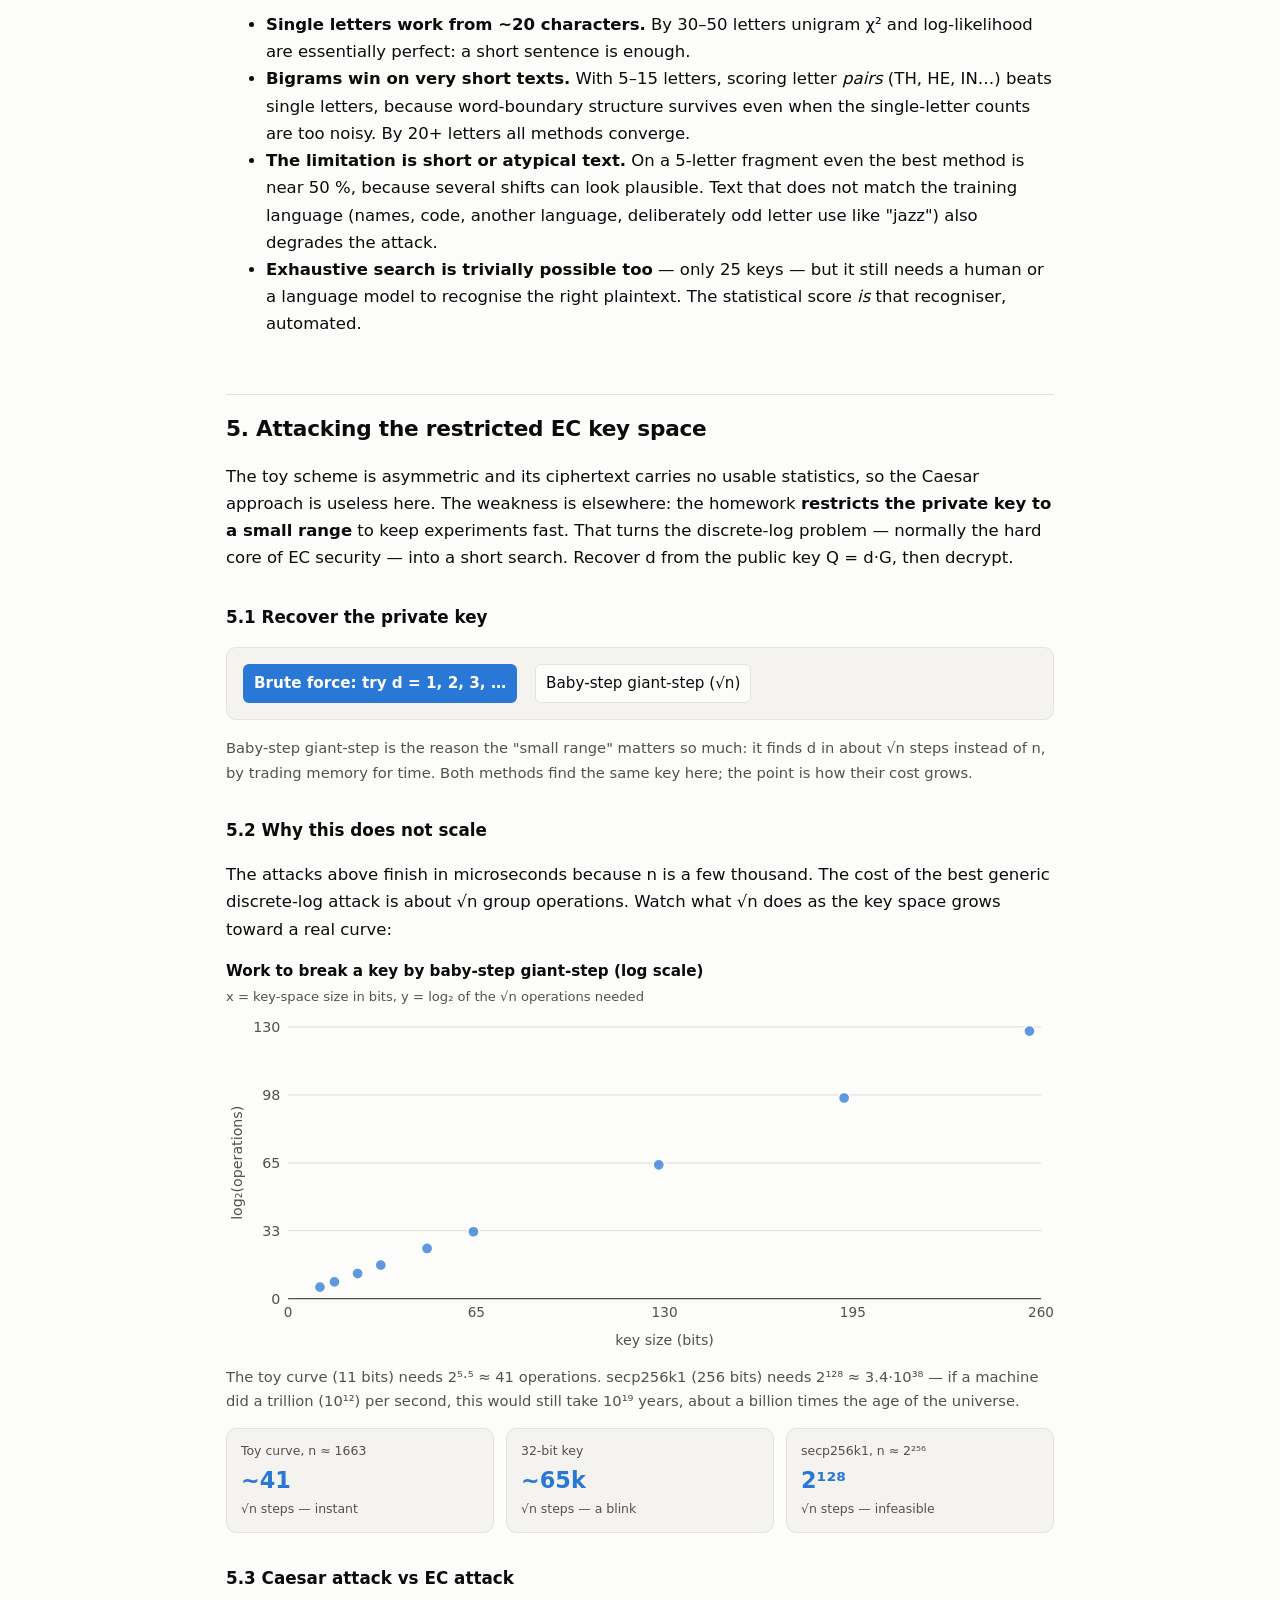
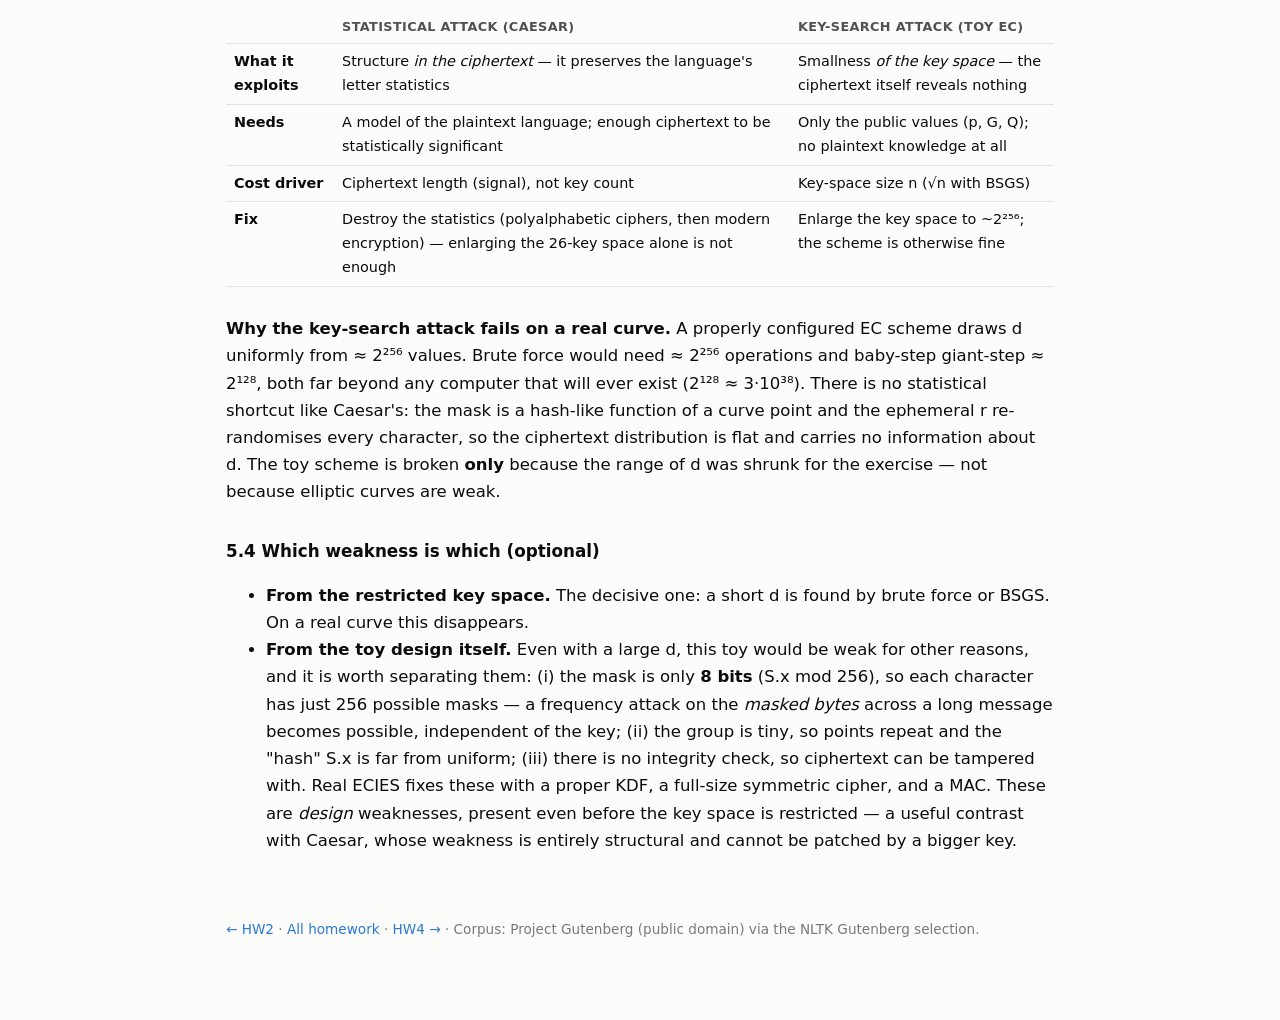
==== commit 0dd4a262: "Add HW4: penetration score as a random walk (LLN, variance scalings, CLT) Co-Authored-By: Claude Opu" ====
--- a/hw3/index.html
+++ b/hw3/index.html
@@ -183,7 +183,7 @@
   <li><b>From the toy design itself.</b> Even with a large d, this toy would be weak for other reasons, and it is worth separating them: (i) the mask is only <b>8 bits</b> (S.x mod 256), so each character has just 256 possible masks — a frequency attack on the <i>masked bytes</i> across a long message becomes possible, independent of the key; (ii) the group is tiny, so points repeat and the "hash" S.x is far from uniform; (iii) there is no integrity check, so ciphertext can be tampered with. Real ECIES fixes these with a proper KDF, a full-size symmetric cipher, and a MAC. These are <i>design</i> weaknesses, present even before the key space is restricted — a useful contrast with Caesar, whose weakness is entirely structural and cannot be patched by a bigger key.</li>
 </ul>
 
-<footer><a href="../hw2/">← HW2</a> · <a href="../">All homework</a> · Corpus: Project Gutenberg (public domain) via the NLTK Gutenberg selection.</footer>
+<footer><a href="../hw2/">← HW2</a> · <a href="../">All homework</a> · <a href="../hw4/">HW4 →</a> · Corpus: Project Gutenberg (public domain) via the NLTK Gutenberg selection.</footer>
 </main>
 
 <script src="../assets/charts.js"></script>
